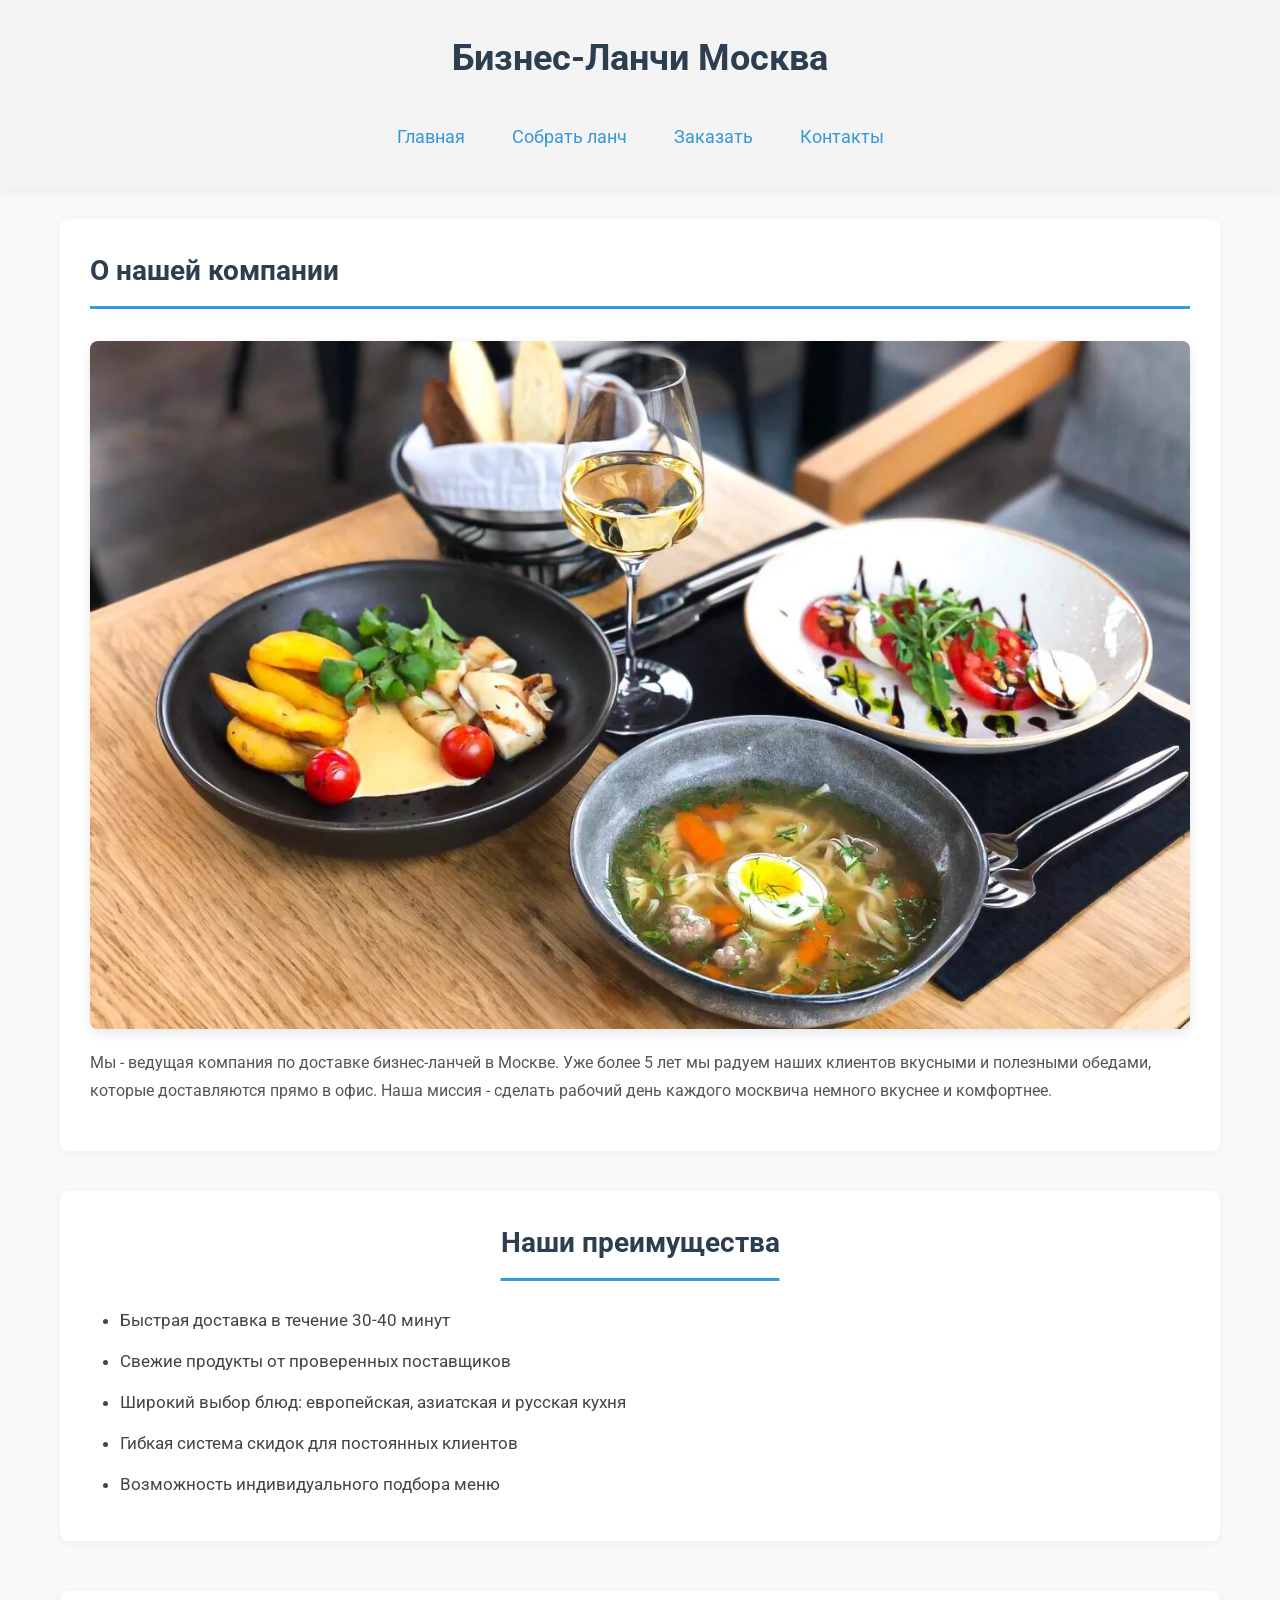
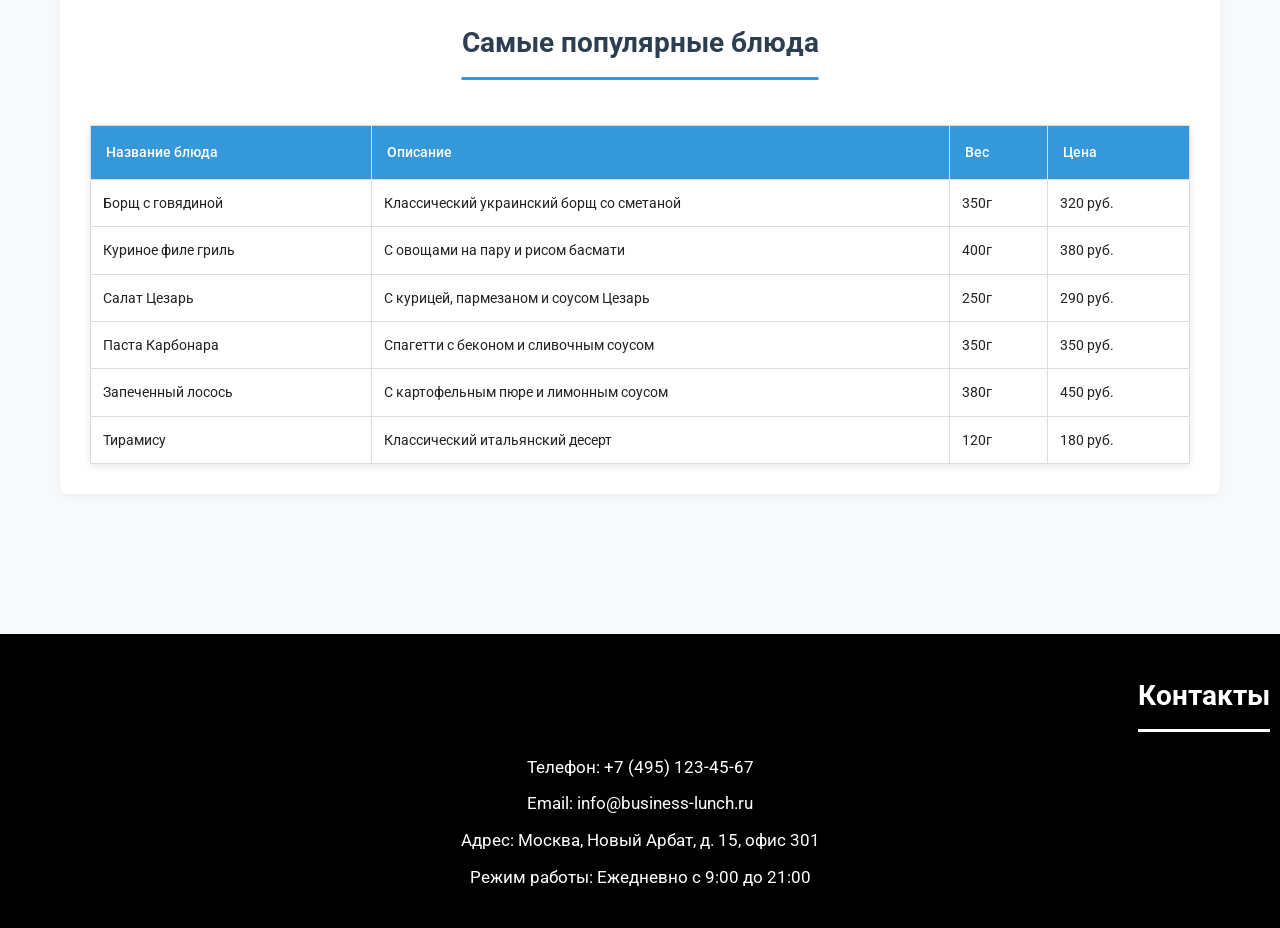
==== index.html @ 10c0575f "Update index.html" ====
<!DOCTYPE html>
<html lang="ru">
<head>
    <meta charset="UTF-8">
    <meta name="viewport" content="width=device-width, initial-scale=1.0">
    <title>Бизнес-Ланчи Москва - Доставка бизнес-ланчей</title>
    <link rel="preconnect" href="https://fonts.googleapis.com">
    <link rel="preconnect" href="https://fonts.gstatic.com" crossorigin>
    <link href="https://fonts.googleapis.com/css2?family=Roboto:wght@300;400;500;700&display=swap" rel="stylesheet">
    <link rel="stylesheet" href="styles.css">
   
</head>
<body>
    <header>
        <h1>Бизнес-Ланчи Москва</h1>
        <nav>
            <a href="index.html">Главная</a>
            <a href="Bolbot_Lr_2.html">Собрать ланч</a>
            <a href="menu.html">Заказать</a>
            <a href="#contacts">Контакты</a>
        </nav>
    </header>

    <main>
        <section class="lunch-section">
            <h2>О нашей компании</h2>
            <img src="imgs/i.jpg" alt="Бизнес-ланч в Москве">
            <p>Мы - ведущая компания по доставке бизнес-ланчей в Москве. Уже более 5 лет мы радуем наших клиентов вкусными и полезными обедами, которые доставляются прямо в офис. Наша миссия - сделать рабочий день каждого москвича немного вкуснее и комфортнее.</p>
        </section>

        <section>
            <h2>Наши преимущества</h2>
            <ul>
                <li>Быстрая доставка в течение 30-40 минут</li>
                <li>Свежие продукты от проверенных поставщиков</li>
                <li>Широкий выбор блюд: европейская, азиатская и русская кухня</li>
                <li>Гибкая система скидок для постоянных клиентов</li>
                <li>Возможность индивидуального подбора меню</li>
            </ul>
        </section>

        <section>
            <h2>Самые популярные блюда</h2>
            <table>
                <thead>
                    <tr>
                        <th>Название блюда</th>
                        <th>Описание</th>
                        <th>Вес</th>
                        <th>Цена</th>
                    </tr>
                </thead>
                <tbody>
                    <tr>
                        <td>Борщ с говядиной</td>
                        <td>Классический украинский борщ со сметаной</td>
                        <td>350г</td>
                        <td>320 руб.</td>
                    </tr>
                    <tr>
                        <td>Куриное филе гриль</td>
                        <td>С овощами на пару и рисом басмати</td>
                        <td>400г</td>
                        <td>380 руб.</td>
                    </tr>
                    <tr>
                        <td>Салат Цезарь</td>
                        <td>С курицей, пармезаном и соусом Цезарь</td>
                        <td>250г</td>
                        <td>290 руб.</td>
                    </tr>
                    <tr>
                        <td>Паста Карбонара</td>
                        <td>Спагетти с беконом и сливочным соусом</td>
                        <td>350г</td>
                        <td>350 руб.</td>
                    </tr>
                    <tr>
                        <td>Запеченный лосось</td>
                        <td>С картофельным пюре и лимонным соусом</td>
                        <td>380г</td>
                        <td>450 руб.</td>
                    </tr>
                    <tr>
                        <td>Тирамису</td>
                        <td>Классический итальянский десерт</td>
                        <td>120г</td>
                        <td>180 руб.</td>
                    </tr>
                </tbody>
            </table>
        </section>
    </main>

    <footer id="contacts">
        <h2 style="color: white; border-bottom: 3px solid white; display: inline-block; padding-bottom: 10px; margin-bottom: 20px;">Контакты</h2>
        <p>Телефон: <a href="tel:+74951234567">+7 (495) 123-45-67</a></p>
        <p>Email: <a href="mailto:info@business-lunch.ru">info@business-lunch.ru</a></p>
        <p>Адрес: Москва, Новый Арбат, д. 15, офис 301</p>
        <p>Режим работы: Ежедневно с 9:00 до 21:00</p>
    </footer>
</body>
</html>
---- styles.css ----
* {
    box-sizing: border-box;
    margin: 0;
    padding: 0;
}

html, body {
    min-height: 100vh;
}

body {
    font-family: 'Roboto', Arial, sans-serif;
    font-size: 16px;
    color: #222;
    line-height: 1.6;
    background: #f8f9fa;
    display: flex;
    flex-direction: column;
}

header {
    background: #f4f4f4;
    padding: 30px 20px 15px 20px;
    box-shadow: 0 2px 10px rgba(40, 40, 40, 0.07);
}

h1 {
    font-size: 36px;
    color: #2c3e50;
    font-weight: 700;
    margin-bottom: 12px;
    text-align: center;
}

header nav {
    display: flex;
    flex-wrap: wrap;
    gap: 15px;
    justify-content: center;
    padding: 15px 0;
}

header nav a {
    text-decoration: none;
    font-family: 'Roboto', sans-serif;
    font-size: 18px;
    color: #3498db;
    padding: 8px 16px;
    border-radius: 6px;
    transition: color 0.26s, background 0.26s;
}

header nav a:hover {
    color: tomato;
    background: #f1eee9;
    text-decoration: underline;
}

header nav a.active,
header nav a#active { /* Поддержка обоих вариантов */
    color: tomato;
    background: #ffe6de;
    font-weight: 500;
}


main {
    flex: 1 0 auto;
    max-width: 1200px;
    margin: 0 auto;
    padding: 30px 20px 40px 20px;
    width: 100%;
}


section {
    margin-bottom: 50px;
    padding: 30px;
    background-color: #fff;
    border-radius: 8px;
    box-shadow: 0 2px 8px rgba(0, 0, 0, 0.05);
}

h2 {
    font-size: 28px;
    color: #2c3e50;
    margin-bottom: 25px;
    border-bottom: 3px solid #3498db;
    padding-bottom: 12px;
    text-align: center; 
    display: inline-block; 
    position: relative;
    left: 50%;
    transform: translateX(-50%);
}

section.lunch-section h2 {
    text-align: left;
    left: auto;
    transform: none;
    display: block;
    margin-bottom: 32px;
}

section.lunch-section {
    margin-bottom: 40px;
}

p {
    font-size: 16px;
    color: #555;
    line-height: 1.8;
    margin-bottom: 15px;
}


section.lunch-section img {
    width: 100%;
    height: auto;
    border-radius: 8px;
    margin: 20px 0;
    box-shadow: 0 4px 12px rgba(0, 0, 0, 0.1);
    display: block;
}


ul {
    list-style-type: disc;
    margin-left: 30px;
    font-size: 17px;
    color: #444;
}

li {
    margin-bottom: 12px;
    line-height: 1.7;
}


table {
    width: 100%;
    border-collapse: collapse;
    margin-top: 20px;
    box-shadow: 0 2px 8px rgba(0, 0, 0, 0.1);
    font-size: 14px;
}

th {
    padding: 15px;
    border: 1px solid #ddd;
    text-align: left;
    background-color: #3498db;
    color: white;
    font-weight: 500;
}

td {
    padding: 12px;
    border: 1px solid #ddd;
    text-align: left;
}

tr:hover {
    background-color: #f9f9f9;
}

thead tr:hover {
    background-color: transparent;
}

.dishes, .menu-grid {
    display: grid;
    grid-template-columns: 1fr 1fr 1fr;
    gap: 30px; 
    justify-content: center;
}

.dish, .dish-card {
    background: #fff;
    border-radius: 35px;
    padding: 30px 40px;
    box-shadow: 0 2px 10px rgba(0, 0, 0, 0.08), 17px 19px 24px rgba(0, 0, 0, 0.13);
    display: flex;
    flex-direction: column;
    align-items: center; 
    text-align: center;
    cursor: pointer;
    position: relative;
    transition: border 0.2s, box-shadow 0.2s, background 0.2s;
    border: 2px solid transparent; 
}

.dish img, .dish-card img {
    width: 100%;
    height: 200px; 
    object-fit: cover;
    border-radius: 35px;
    margin-bottom: 20px;
}

.dish .name, .dish-title {
    font-size: 20px; 
    font-weight: 500;
    margin-bottom: 12px;
    min-height: 3rem; 
    display: flex;
    align-items: center;
    justify-content: center;
}

.dish .price, .dish-price {
    font-size: 22px;
    font-weight: 700; 
    color: #222;
    margin-bottom: 5px;
}

.dish .weight, .dish-weight {
    font-size: 16px;
    color: #888;
    margin-bottom: 14px;
}

.dish button, .dish-card button {
    background: #f1eee9;
    color: #222;
    border: none;
    outline: none;
    border-radius: 10px;
    font-size: 18px;
    font-family: 'Roboto', sans-serif;
    margin-top: auto; 
    padding: 10px 30px;
    cursor: pointer;
    transition: background 0.2s, color 0.2s;
}

/* Эффекты наведения (как у вас было) */
.dish:hover, .dish-card:hover {
    border: 2px solid tomato;
    box-shadow: 0 4px 24px rgba(255, 99, 71, 0.11), 17px 19px 24px rgba(0, 0, 0, 0.13);
}

.dish:hover button, .dish-card:hover button {
    background: tomato;
    color: #fff;
}

.order-section {
    background-color: #fff;
    padding: 40px;
    margin-top: 40px;
    border-radius: 35px; 
    box-shadow: 0 2px 10px rgba(0, 0, 0, 0.08);
}

.order-section h2 {
    width: auto;
    display: table;
    margin: 0 auto 40px auto;
    left: auto;
    transform: none;
}

.order-form {
    display: grid;
    grid-template-columns: 1fr 1fr;
    gap: 60px;
}

fieldset.form-column {
    border: none;
    padding: 0;
    margin: 0;
}

legend {
    font-size: 1.4rem;
    color: #2c3e50;
    margin-bottom: 25px;
    font-weight: bold;
    display: block;
    width: 100%;
    border-bottom: 1px solid #bdc3c7;
    padding-bottom: 10px;
}

.form-group {
    margin-bottom: 20px;
}

.form-group label, 
.form-group .label-title {
    display: block;
    margin-bottom: 8px;
    font-weight: 500;
    color: #34495e;
    font-size: 0.95rem;
}

input[type="text"],
input[type="email"],
input[type="tel"],
input[type="time"],
select,
textarea {
    width: 100%;
    padding: 12px;
    border: 1px solid #ddd;
    border-radius: 8px; 
    font-size: 1rem;
    font-family: 'Roboto', sans-serif;
    transition: border-color 0.3s, box-shadow 0.3s;
    background-color: #fff;
}

input:focus,
select:focus,
textarea:focus {
    outline: none;
    border-color: #3498db;
    box-shadow: 0 0 0 3px rgba(52, 152, 219, 0.1);
}

textarea {
    resize: vertical;
    min-height: 100px;
}


.checkbox-group, .radio-group {
    display: flex;
    align-items: center;
    gap: 10px;
    margin-top: 5px;
}

.radio-group {
    flex-direction: column;
    align-items: flex-start;
}

.checkbox-group label, .radio-label {
    margin-bottom: 0;
    font-weight: normal;
    cursor: pointer;
    display: flex;
    align-items: center;
    gap: 10px;
}

.checkbox-group input, .radio-label input {
    width: 18px;
    height: 18px;
    cursor: pointer;
    margin: 0;
}


.form-buttons {
    grid-column: 1 / -1;
    display: flex;
    justify-content: flex-start;
    gap: 20px;
    margin-top: 30px;
    padding-top: 20px;
    border-top: 1px solid #ecf0f1;
}

.btn-submit, .btn-reset {
    padding: 12px 35px;
    font-size: 1rem;
    border: none;
    border-radius: 10px;
    cursor: pointer;
    font-weight: 500;
    transition: all 0.3s;
}

.btn-submit {
    background-color: #3498db;
    color: white;
}

.btn-submit:hover {
    background-color: #2980b9;
    transform: translateY(-2px);
}

.btn-reset {
    background-color: #e74c3c;
    color: white;
}

.btn-reset:hover {
    background-color: #c0392b;
    transform: translateY(-2px);
}

footer {
    background: #000;
    color: #fff;
    padding: 40px 10px 30px 10px;
    margin-top: 50px;
    text-align: center;
    flex-shrink: 0;
}

footer p,
footer a {
    font-size: 17px;
    margin-bottom: 6px;
    text-decoration: none;
    color: #fff;
    transition: color 0.2s;
    font-family: 'Roboto', sans-serif;
}

footer a:hover {
    color: #3498db;
    text-decoration: underline;
}

#footer-spacer {
    display: block;
    height: 20px;
}



@media (max-width: 1024px) {
    .dishes, .menu-grid {
        grid-template-columns: 1fr 1fr;
    }
}

@media (max-width: 800px) {
    header nav {
        justify-content: space-between;
    }

    section.lunch-section > h2, 
    h1 {
        text-align: center;
    }
}

@media (max-width: 768px) {
    h1 { font-size: 28px; }
    h2 { font-size: 22px; }

    header nav a {
        display: inline-block;
        margin: 5px 10px;
        font-size: 16px;
    }

    section { padding: 20px; }

    .order-form {
        grid-template-columns: 1fr;
        gap: 30px;
    }

    .form-buttons {
        flex-direction: column;
        align-items: stretch;
    }

    .btn-submit, .btn-reset {
        width: 100%;
    }
}

@media (max-width: 600px) {
    .dishes, .menu-grid {
        grid-template-columns: 1fr; 
    }

    header nav {
        flex-direction: column;
        align-items: center;
    }

    header nav a {
        font-size: 22px;
    }
    
    
    .dish, .dish-card {
        width: 100%; 
        max-width: 350px;
        margin: 0 auto;
    }
}
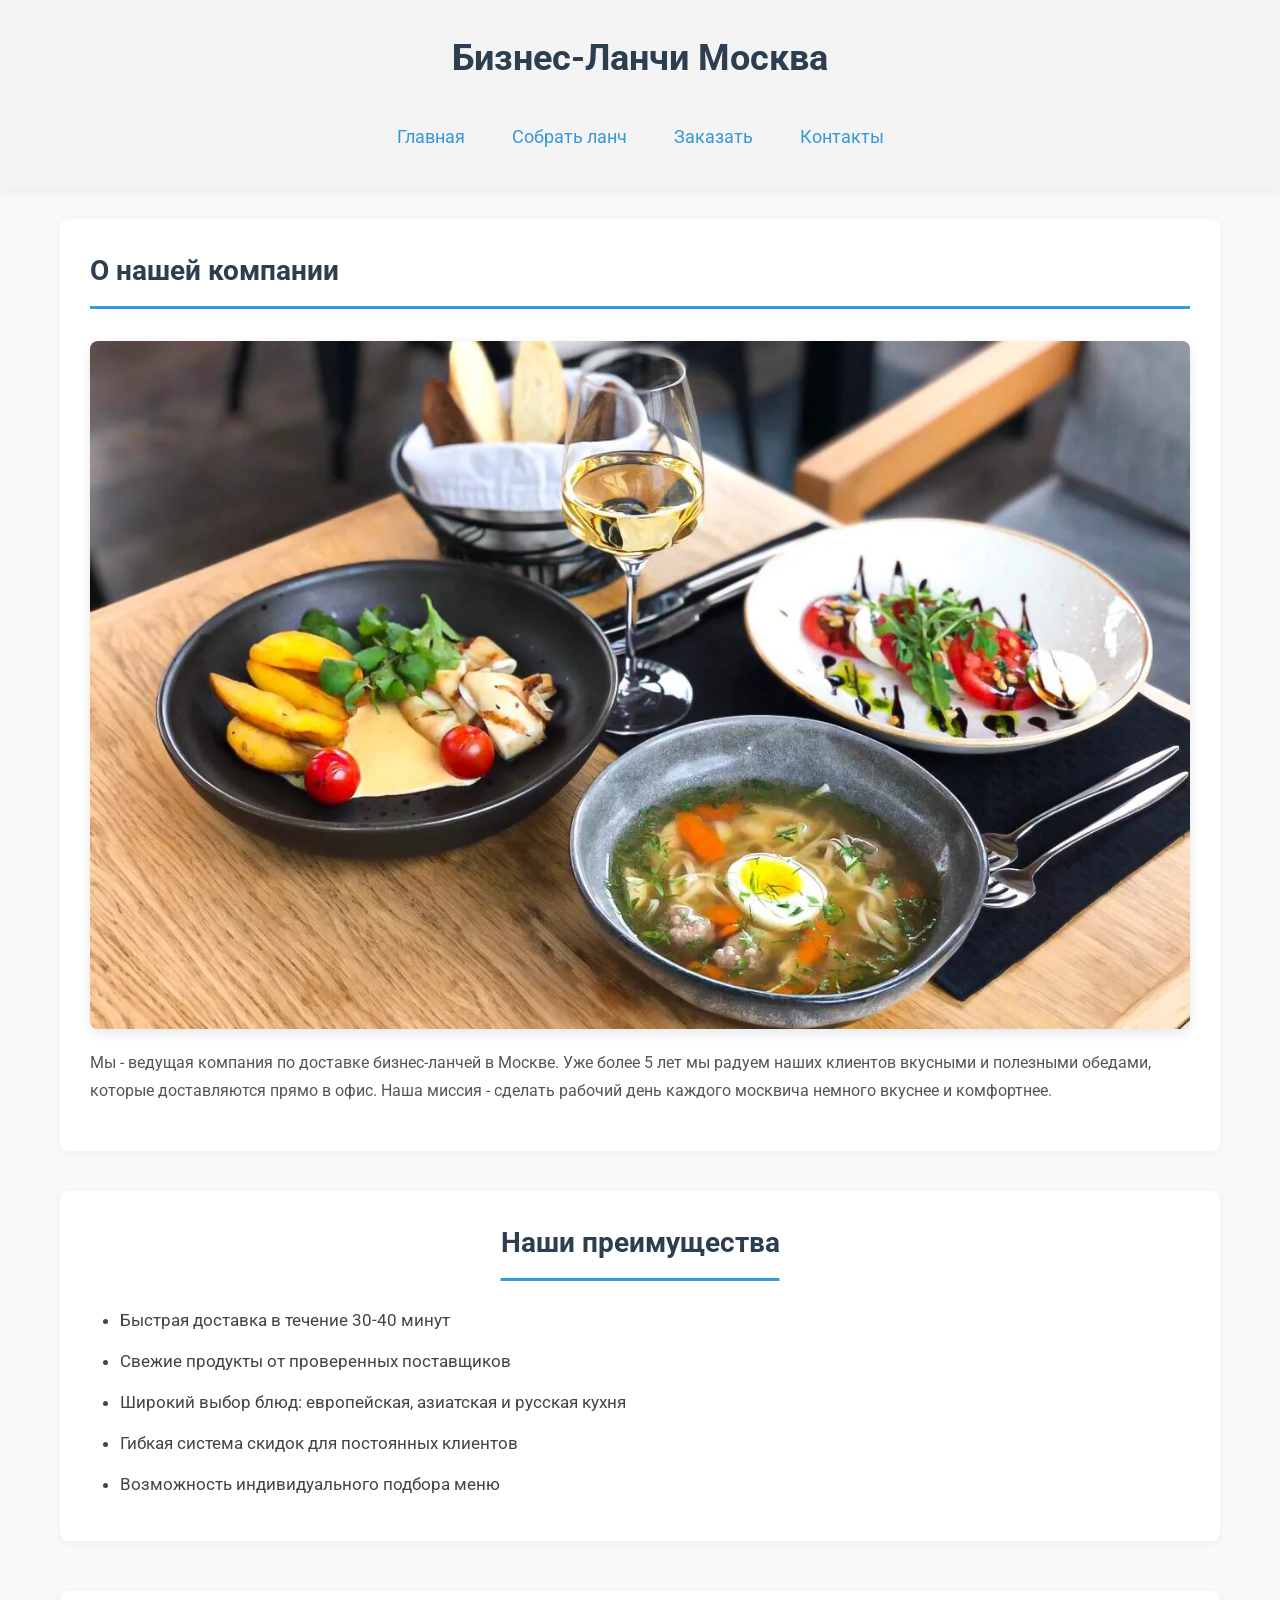
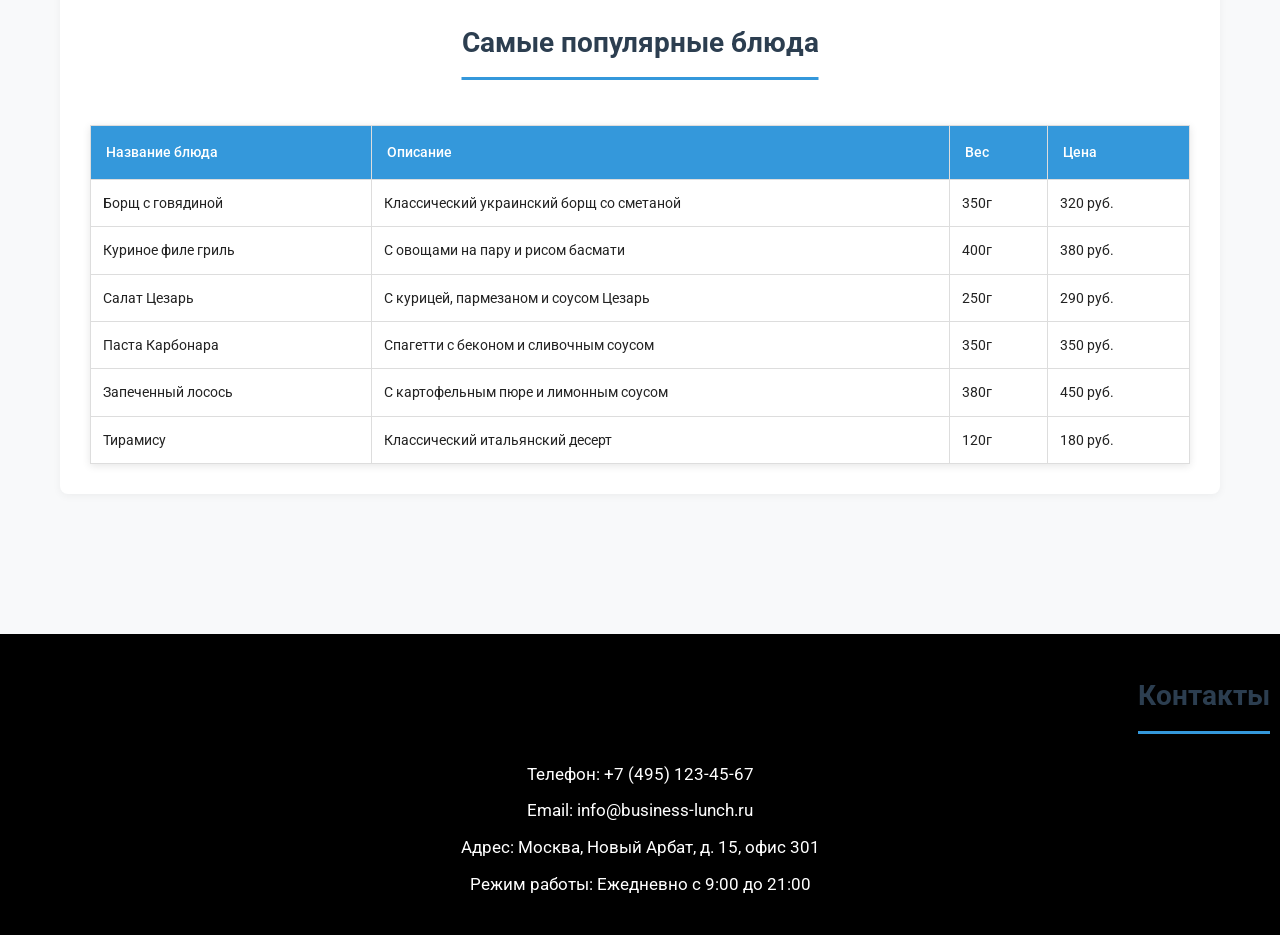
==== commit 987e558a: "Update index.html" ====
--- a/index.html
+++ b/index.html
@@ -93,7 +93,7 @@
     </main>
 
     <footer id="contacts">
-        <h2 style="color: white; border-bottom: 3px solid white; display: inline-block; padding-bottom: 10px; margin-bottom: 20px;">Контакты</h2>
+        <h2 class="contacts-title">Контакты</h2>
         <p>Телефон: <a href="tel:+74951234567">+7 (495) 123-45-67</a></p>
         <p>Email: <a href="mailto:info@business-lunch.ru">info@business-lunch.ru</a></p>
         <p>Адрес: Москва, Новый Арбат, д. 15, офис 301</p>
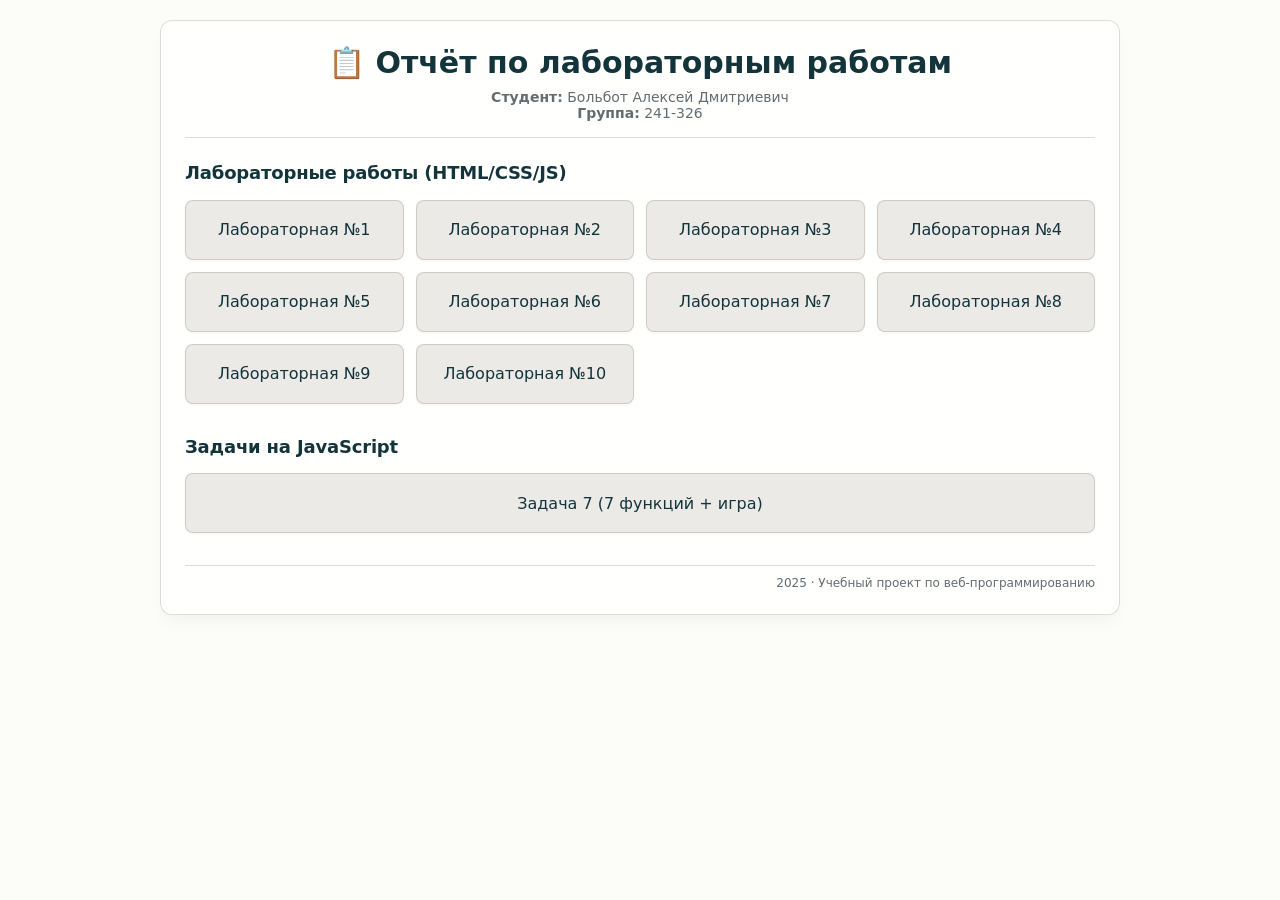
==== commit ca463f56: "Rename index (5).html to index.html" ====
--- a/index.html
+++ b/index.html
@@ -3,101 +3,47 @@
 <head>
     <meta charset="UTF-8">
     <meta name="viewport" content="width=device-width, initial-scale=1.0">
-    <title>Бизнес-Ланчи Москва - Доставка бизнес-ланчей</title>
-    <link rel="preconnect" href="https://fonts.googleapis.com">
-    <link rel="preconnect" href="https://fonts.gstatic.com" crossorigin>
-    <link href="https://fonts.googleapis.com/css2?family=Roboto:wght@300;400;500;700&display=swap" rel="stylesheet">
-    <link rel="stylesheet" href="styles.css">
-   
+    <title>Лабораторные и задачи JS</title>
+    <link rel="stylesheet" href="nav.css">
 </head>
 <body>
-    <header>
-        <h1>Бизнес-Ланчи Москва</h1>
-        <nav>
-            <a href="index.html">Главная</a>
-            <a href="Bolbot_Lr_2.html">Собрать ланч</a>
-            <a href="menu.html">Заказать</a>
-            <a href="#contacts">Контакты</a>
-        </nav>
-    </header>
+    <div class="wrapper">
+        <header class="header">
+            <h1>📋 Отчёт по лабораторным работам</h1>
+            <p class="student-info">
+                <strong>Студент:</strong> Больбот Алексей Дмитриевич<br>
+                <strong>Группа:</strong> 241-326
+            </p>
+        </header>
 
-    <main>
-        <section class="lunch-section">
-            <h2>О нашей компании</h2>
-            <img src="imgs/i.jpg" alt="Бизнес-ланч в Москве">
-            <p>Мы - ведущая компания по доставке бизнес-ланчей в Москве. Уже более 5 лет мы радуем наших клиентов вкусными и полезными обедами, которые доставляются прямо в офис. Наша миссия - сделать рабочий день каждого москвича немного вкуснее и комфортнее.</p>
-        </section>
+        <main>
+            <section>
+                <h2>Лабораторные работы (HTML/CSS/JS)</h2>
+                <div class="cards-grid">
+                    <a class="card" href="lab1/index.html">Лабораторная №1</a>
+                    <a class="card" href="lab2/index.html">Лабораторная №2</a>
+                    <a class="card" href="lab3/index.html">Лабораторная №3</a>
+                    <a class="card" href="lab4/index.html">Лабораторная №4</a>
+                    <a class="card" href="lab5/index.html">Лабораторная №5</a>
+                    <a class="card" href="lab6/index.html">Лабораторная №6</a>
+                    <a class="card" href="lab7/index.html">Лабораторная №7</a>
+                    <a class="card" href="lab8/index.html">Лабораторная №8</a>
+                    <a class="card" href="lab9/index.html">Лабораторная №9</a>
+                    <a class="card" href="lab10/index.html">Лабораторная №10</a>
+                </div>
+            </section>
 
-        <section>
-            <h2>Наши преимущества</h2>
-            <ul>
-                <li>Быстрая доставка в течение 30-40 минут</li>
-                <li>Свежие продукты от проверенных поставщиков</li>
-                <li>Широкий выбор блюд: европейская, азиатская и русская кухня</li>
-                <li>Гибкая система скидок для постоянных клиентов</li>
-                <li>Возможность индивидуального подбора меню</li>
-            </ul>
-        </section>
+            <section>
+                <h2>Задачи на JavaScript</h2>
+                <div class="cards-grid">
+                    <a class="card" href="tasks.html">Задача 7 (7 функций + игра)</a>
+                </div>
+            </section>
+        </main>
 
-        <section>
-            <h2>Самые популярные блюда</h2>
-            <table>
-                <thead>
-                    <tr>
-                        <th>Название блюда</th>
-                        <th>Описание</th>
-                        <th>Вес</th>
-                        <th>Цена</th>
-                    </tr>
-                </thead>
-                <tbody>
-                    <tr>
-                        <td>Борщ с говядиной</td>
-                        <td>Классический украинский борщ со сметаной</td>
-                        <td>350г</td>
-                        <td>320 руб.</td>
-                    </tr>
-                    <tr>
-                        <td>Куриное филе гриль</td>
-                        <td>С овощами на пару и рисом басмати</td>
-                        <td>400г</td>
-                        <td>380 руб.</td>
-                    </tr>
-                    <tr>
-                        <td>Салат Цезарь</td>
-                        <td>С курицей, пармезаном и соусом Цезарь</td>
-                        <td>250г</td>
-                        <td>290 руб.</td>
-                    </tr>
-                    <tr>
-                        <td>Паста Карбонара</td>
-                        <td>Спагетти с беконом и сливочным соусом</td>
-                        <td>350г</td>
-                        <td>350 руб.</td>
-                    </tr>
-                    <tr>
-                        <td>Запеченный лосось</td>
-                        <td>С картофельным пюре и лимонным соусом</td>
-                        <td>380г</td>
-                        <td>450 руб.</td>
-                    </tr>
-                    <tr>
-                        <td>Тирамису</td>
-                        <td>Классический итальянский десерт</td>
-                        <td>120г</td>
-                        <td>180 руб.</td>
-                    </tr>
-                </tbody>
-            </table>
-        </section>
-    </main>
-
-    <footer id="contacts">
-        <h2 class="contacts-title">Контакты</h2>
-        <p>Телефон: <a href="tel:+74951234567">+7 (495) 123-45-67</a></p>
-        <p>Email: <a href="mailto:info@business-lunch.ru">info@business-lunch.ru</a></p>
-        <p>Адрес: Москва, Новый Арбат, д. 15, офис 301</p>
-        <p>Режим работы: Ежедневно с 9:00 до 21:00</p>
-    </footer>
+        <footer class="footer">
+            <span>2025 · Учебный проект по веб‑программированию</span>
+        </footer>
+    </div>
 </body>
 </html>
--- a/nav.css
+++ b/nav.css
@@ -0,0 +1,177 @@
+:root {
+ 
+  --color-cream-50: rgba(252, 252, 249, 1);
+  --color-cream-100: rgba(255, 255, 253, 1);
+  --color-slate-900: rgba(19, 52, 59, 1);
+  --color-slate-500: rgba(98, 108, 113, 1);
+  --color-teal-500: rgba(33, 128, 141, 1);
+  --color-teal-600: rgba(29, 116, 128, 1);
+  --color-teal-700: rgba(26, 104, 115, 1);
+  --color-brown-600-rgb: 94, 82, 64;
+  
+ 
+  --bg-body: var(--color-cream-50);
+  --bg-surface: var(--color-cream-100);
+  --text-main: var(--color-slate-900);
+  --text-muted: var(--color-slate-500);
+  --primary: var(--color-teal-500);
+  --primary-hover: var(--color-teal-600);
+  --primary-active: var(--color-teal-700);
+  
+ 
+  --border-color: rgba(var(--color-brown-600-rgb), 0.2);
+  --card-bg: rgba(var(--color-brown-600-rgb), 0.12);
+  --card-bg-hover: var(--primary);
+  
+ 
+  --font-base: "FKGroteskNeue", system-ui, sans-serif;
+  --radius-md: 8px;
+  --radius-lg: 12px;
+  --shadow-sm: 0 1px 3px rgba(0,0,0,0.04);
+  --shadow-lg: 0 10px 15px -3px rgba(0,0,0,0.04);
+  --space-12: 12px; --space-16: 16px; --space-20: 20px; --space-24: 24px;
+}
+
+@media (prefers-color-scheme: dark) { :root { --is-dark: 1; } }
+[data-color-scheme="dark"], :root:where(:has([data-color-scheme="dark"])) { --is-dark: 1; }
+
+:root:where([style*="--is-dark: 1"]), :root:where(:has([data-color-scheme="dark"])), @media (prefers-color-scheme: dark) {
+  :root {
+    --bg-body: rgba(31, 33, 33, 1);
+    --bg-surface: rgba(38, 40, 40, 1);
+    --text-main: rgba(245, 245, 245, 1);
+    --text-muted: rgba(167, 169, 169, 0.7);
+    --primary: rgba(50, 184, 198, 1);
+    --primary-hover: rgba(45, 166, 178, 1);
+    --border-color: rgba(119, 124, 124, 0.3);
+    --card-bg: rgba(119, 124, 124, 0.15);
+  }
+}
+
+* { box-sizing: border-box; margin: 0; padding: 0; }
+
+body {
+  font-family: var(--font-base);
+  background: var(--bg-body);
+  color: var(--text-main);
+  min-height: 100vh;
+  padding: var(--space-20);
+ 
+  display: flex;
+  justify-content: center;
+  align-items: flex-start;
+}
+
+
+h1, h2, h3 { font-weight: 600; line-height: 1.2; color: var(--text-main); }
+a { text-decoration: none; color: inherit; }
+
+
+.wrapper {
+  width: 100%;
+  max-width: 960px;
+  background: var(--bg-surface);
+  border-radius: var(--radius-lg);
+  box-shadow: var(--shadow-lg);
+  padding: var(--space-24);
+  border: 1px solid var(--border-color);
+}
+
+
+.header {
+  text-align: center;
+  margin-bottom: var(--space-24);
+  border-bottom: 1px solid var(--border-color);
+  padding-bottom: var(--space-16);
+
+  h1 {
+    font-size: 30px;
+    margin-bottom: 8px;
+  }
+
+  .student-info {
+    font-size: 14px;
+    color: var(--text-muted);
+  }
+}
+
+
+main {
+  section { margin-bottom: 32px; }
+  
+  h2 {
+    font-size: 18px;
+    margin-bottom: 16px;
+    letter-spacing: -0.01em;
+  }
+}
+
+
+.cards-grid {
+  display: grid;
+  grid-template-columns: repeat(auto-fit, minmax(180px, 1fr));
+  gap: var(--space-12);
+}
+
+.card {
+
+  display: flex;
+  align-items: center;
+  justify-content: center;
+  text-align: center;
+  min-height: 60px;
+  padding: 16px 12px;
+  
+  background: var(--card-bg);
+  border: 1px solid var(--border-color);
+  border-radius: var(--radius-md);
+  box-shadow: var(--shadow-sm);
+  
+  font-weight: 500;
+  transition: all 0.25s cubic-bezier(0.16, 1, 0.3, 1);
+
+
+  &:hover {
+    background: var(--primary);
+    color: white; /* --color-btn-primary-text */
+    border-color: var(--primary);
+    transform: translateY(-3px);
+    box-shadow: 0 4px 6px -1px rgba(0,0,0,0.1);
+  }
+
+  &:active {
+    transform: translateY(-1px);
+    background: var(--primary-active);
+  }
+}
+
+.footer {
+  border-top: 1px solid var(--border-color);
+  margin-top: 16px;
+  padding-top: 10px;
+  text-align: right;
+  font-size: 12px;
+  color: var(--text-muted);
+}
+
+@media (max-width: 600px) {
+  body { padding: 12px; }
+  .wrapper { padding: 20px; }
+  
+  .header h1 { font-size: 24px; }
+  
+  .cards-grid {
+    grid-template-columns: repeat(auto-fit, minmax(140px, 1fr));
+    gap: 10px;
+  }
+  
+  .card {
+    padding: 12px 8px;
+    font-size: 12px;
+    min-height: 56px;
+  }
+}
+
+@media (max-width: 480px) {
+  .cards-grid { grid-template-columns: 1fr; }
+}
